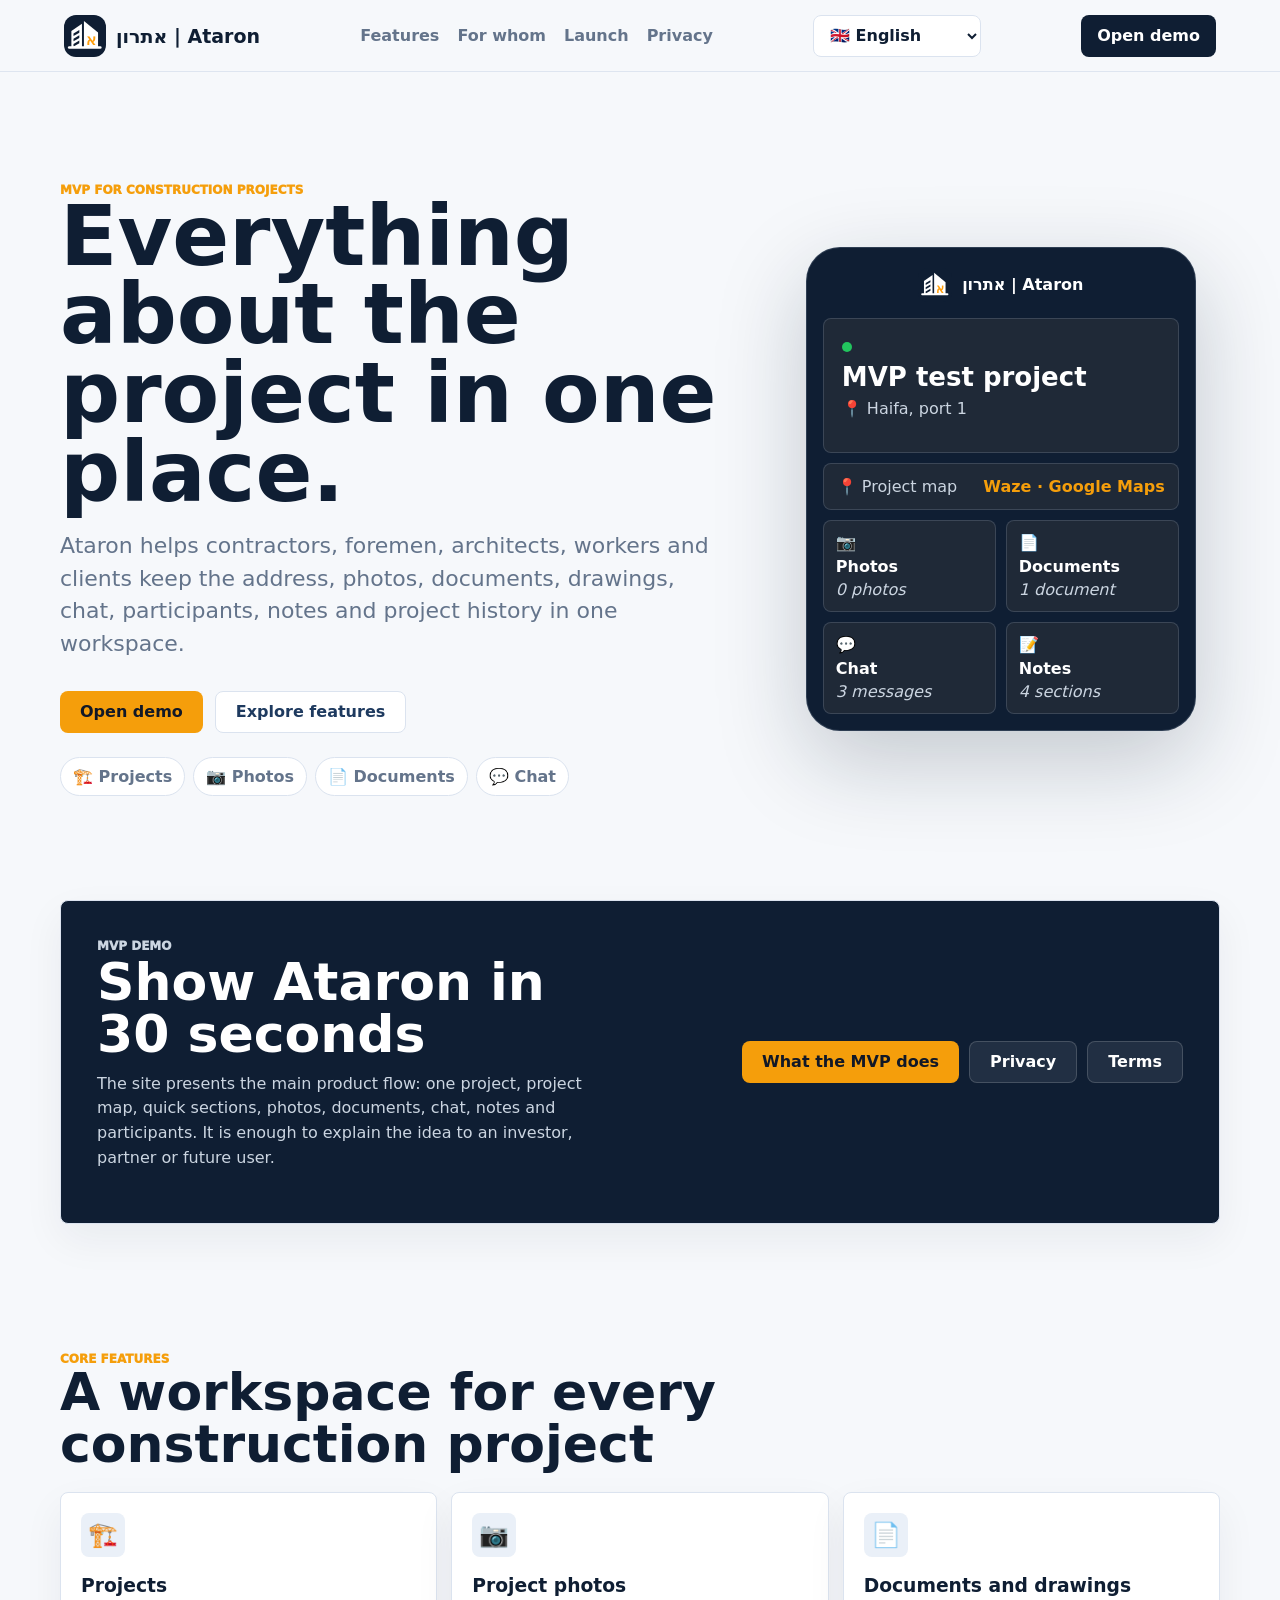
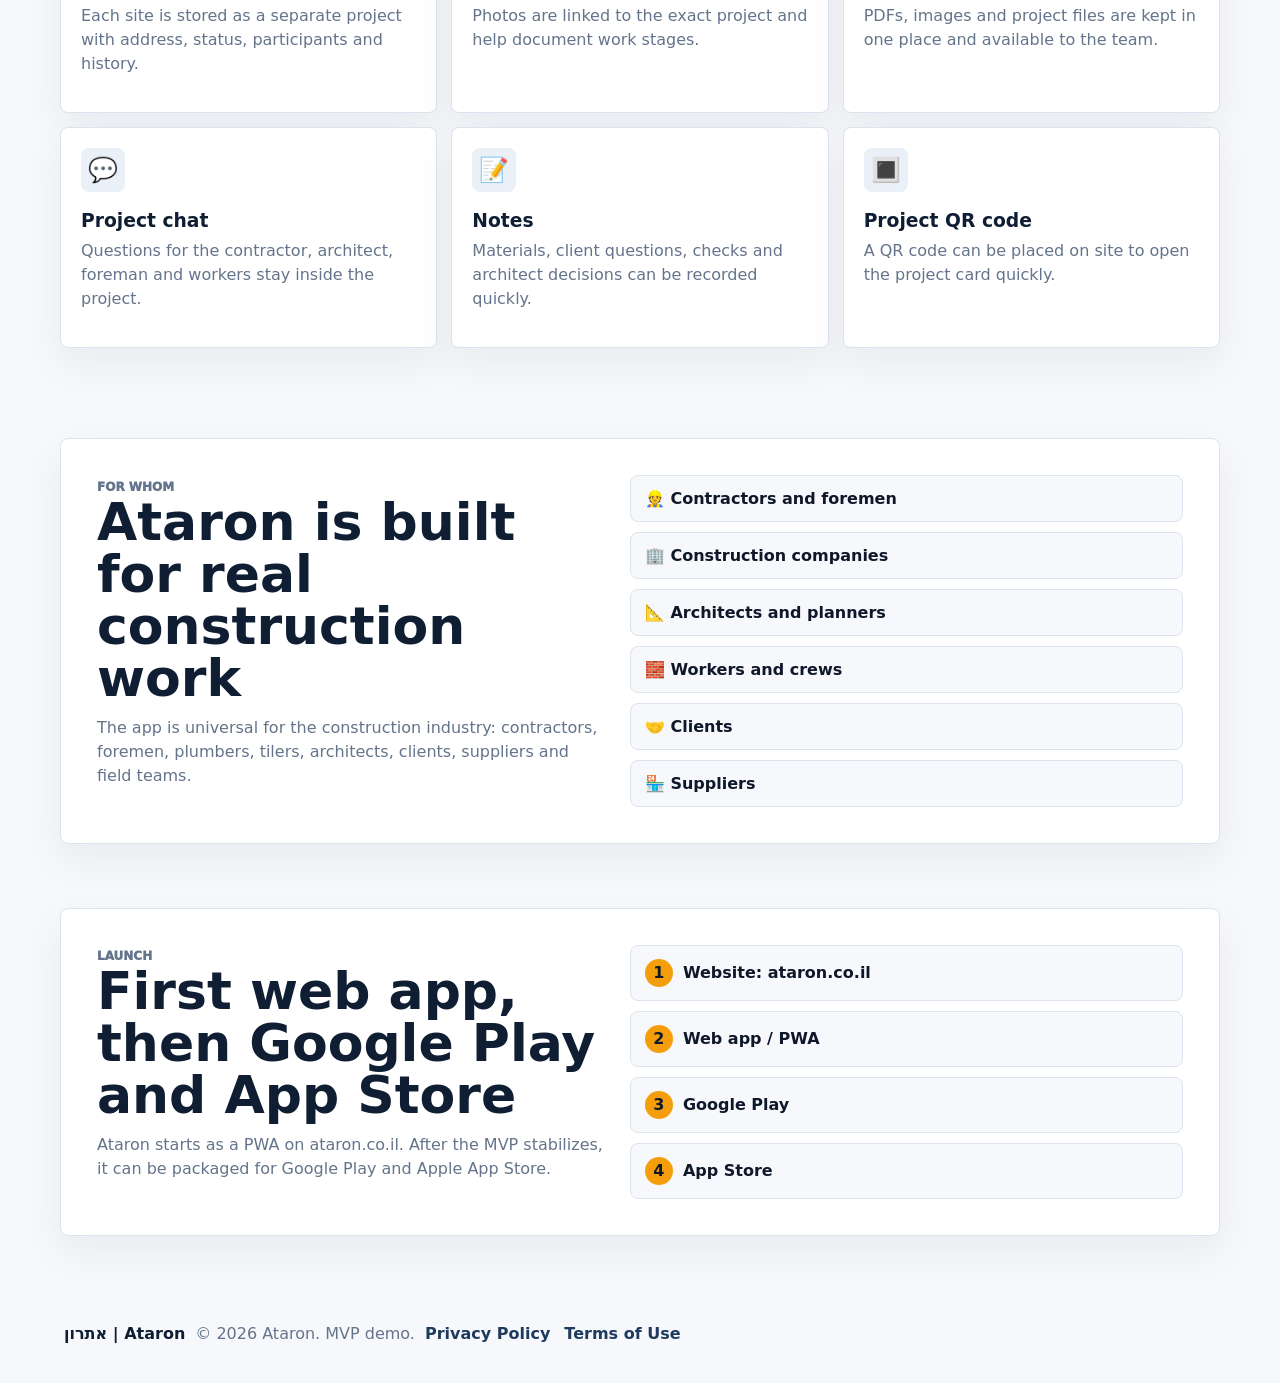
==== index.html @ 4a70ad62 "Initial Ataron site" ====
<!doctype html>
<html lang="ru">
  <head>
    <meta charset="UTF-8" />
    <meta name="viewport" content="width=device-width, initial-scale=1.0" />
    <meta name="theme-color" content="#0f1e33" />
    <title>Ataron / אתרון — всё по проекту в одном месте</title>
    <meta name="description" content="Ataron — приложение для строительных проектов: фото, документы, чертежи, чат, участники, заметки и история проекта в одном рабочем пространстве." />
    <meta property="og:title" content="Ataron / אתרון — всё по проекту в одном месте" />
    <meta property="og:description" content="MVP-приложение для строительных проектов: адрес, фото, документы, чат, участники и история проекта в одном рабочем пространстве." />
    <meta property="og:type" content="website" />
    <meta property="og:url" content="https://ataron.co.il/" />
    <meta property="og:image" content="https://ataron.co.il/brand-concept-3/svg/app-icon.svg" />
    <meta name="twitter:card" content="summary" />
    <link rel="icon" href="/brand-concept-3/svg/app-icon.svg" />
    <link rel="apple-touch-icon" href="/brand-concept-3/svg/app-icon.svg" />
    <link rel="manifest" href="/site.webmanifest" />
    <link rel="stylesheet" href="/site.css" />
  </head>
  <body data-page="home">
    <header class="site-header">
      <a class="brand" href="/" aria-label="Ataron">
        <img src="/brand-concept-3/svg/app-icon.svg" alt="" />
        <strong>אתרון | Ataron</strong>
      </a>
      <nav>
        <a href="#features">Функции</a>
        <a href="#audience">Для кого</a>
        <a href="#launch">Запуск</a>
        <a href="/privacy">Privacy</a>
      </nav>
      <label class="language-switcher">
        <span class="sr-only">Language</span>
        <select data-language-select aria-label="Language">
          <option value="ru">🇷🇺 Русский</option>
          <option value="he">🇮🇱 עברית</option>
          <option value="en">🇬🇧 English</option>
          <option value="ar">🇸🇦 العربية</option>
        </select>
      </label>
      <a class="header-cta" href="#demo">Открыть демо</a>
    </header>

    <main>
      <section class="hero">
        <div class="hero-copy">
          <p class="eyebrow">MVP для строительных проектов</p>
          <h1>Всё по проекту в одном месте.</h1>
          <p class="lead">Ataron помогает кабланам, прорабам, архитекторам, работникам и заказчикам хранить адрес, фотографии, документы, чертежи, чат, участников, заметки и историю проекта в одном рабочем пространстве.</p>
          <div class="hero-actions">
            <a class="button primary" href="#demo">Открыть демо</a>
            <a class="button secondary" href="#features">Посмотреть возможности</a>
          </div>
          <div class="trust-row" aria-label="Основные преимущества">
            <span>🏗️ Проекты</span>
            <span>📷 Фото</span>
            <span>📄 Документы</span>
            <span>💬 Чат</span>
          </div>
        </div>

        <div class="phone-preview" aria-label="Превью приложения Ataron">
          <div class="phone-top">
            <img src="/brand-concept-3/svg/app-icon.svg" alt="" />
            <strong>אתרון | Ataron</strong>
          </div>
          <div class="project-card">
            <span class="status-dot"></span>
            <h2>Тестовый объект MVP</h2>
            <p>📍 Хайфа, порт 1</p>
          </div>
          <div class="map-strip">
            <span>📍 Карта объекта</span>
            <strong>Waze · Google Maps</strong>
          </div>
          <div class="tile-grid">
            <span>📷<strong>Фото</strong><em>0 фото</em></span>
            <span>📄<strong>Документы</strong><em>1 документ</em></span>
            <span>💬<strong>Чат</strong><em>3 сообщения</em></span>
            <span>📝<strong>Заметки</strong><em>4 раздела</em></span>
          </div>
        </div>
      </section>

      <section class="demo-panel" id="demo">
        <div>
          <p class="eyebrow">Демо MVP</p>
          <h2>Покажите Ataron за 30 секунд</h2>
          <p>Сейчас сайт показывает главный сценарий продукта: один проект, карта объекта, быстрые разделы, фото, документы, чат, заметки и участники. Этого достаточно, чтобы объяснить идею инвестору, партнёру или будущему пользователю.</p>
        </div>
        <div class="demo-actions">
          <a class="button primary" href="#features">Что умеет MVP</a>
          <a class="button secondary" href="/privacy">Privacy</a>
          <a class="button secondary" href="/terms">Terms</a>
        </div>
      </section>

      <section class="section" id="features">
        <div class="section-head">
          <p class="eyebrow">Основные функции</p>
          <h2>Рабочее пространство для каждого строительного проекта</h2>
        </div>
        <div class="feature-grid">
          <article>
            <span>🏗️</span>
            <h3>Проекты</h3>
            <p>Каждый объект хранится как отдельный проект с адресом, статусом, участниками и историей.</p>
          </article>
          <article>
            <span>📷</span>
            <h3>Фото объекта</h3>
            <p>Фото привязаны к конкретному проекту и помогают фиксировать этапы работ.</p>
          </article>
          <article>
            <span>📄</span>
            <h3>Документы и чертежи</h3>
            <p>PDF, изображения и файлы проекта собраны в одном месте и доступны команде.</p>
          </article>
          <article>
            <span>💬</span>
            <h3>Чат проекта</h3>
            <p>Вопросы к каблану, архитектору, прорабу и работникам остаются внутри проекта.</p>
          </article>
          <article>
            <span>📝</span>
            <h3>Заметки</h3>
            <p>Материалы, вопросы заказчику, проверки и решения архитектора быстро фиксируются в проекте.</p>
          </article>
          <article>
            <span>🔳</span>
            <h3>QR-код проекта</h3>
            <p>QR-код можно разместить на объекте, чтобы быстро открыть карточку проекта.</p>
          </article>
        </div>
      </section>

      <section class="split-section" id="audience">
        <div>
          <p class="eyebrow">Для кого</p>
          <h2>Ataron создаётся для реальной стройки</h2>
          <p>Приложение универсально для строительной отрасли: кабланы, прорабы, сантехники, плиточники, архитекторы, заказчики, поставщики и команды на объекте.</p>
        </div>
        <div class="audience-list">
          <span>👷 Кабланы и прорабы</span>
          <span>🏢 Строительные компании</span>
          <span>📐 Архитекторы и проектировщики</span>
          <span>🧱 Рабочие и бригады</span>
          <span>🤝 Заказчики</span>
          <span>🏪 Поставщики</span>
        </div>
      </section>

      <section class="launch-card" id="launch">
        <div>
          <p class="eyebrow">Запуск</p>
          <h2>Сначала web app, затем Google Play и App Store</h2>
          <p>Ataron стартует как PWA на домене ataron.co.il. После стабилизации MVP приложение можно упаковать для Google Play и Apple App Store.</p>
        </div>
        <div class="launch-steps">
          <span><strong>1</strong> Сайт: ataron.co.il</span>
          <span><strong>2</strong> Web app / PWA</span>
          <span><strong>3</strong> Google Play</span>
          <span><strong>4</strong> App Store</span>
        </div>
      </section>
    </main>

    <footer class="site-footer">
      <strong>אתרון | Ataron</strong>
      <span>© 2026 Ataron. MVP demo.</span>
      <span class="footer-links">
        <a href="/privacy">Privacy Policy</a>
        <a href="/terms">Terms of Use</a>
      </span>
    </footer>
    <script src="/site-i18n.js"></script>
  </body>
</html>
---- site.css ----
:root {
  --bg: #f6f8fb;
  --panel: #ffffff;
  --ink: #0f172a;
  --muted: #64748b;
  --line: #dbe3ef;
  --brand: #1e3a5f;
  --brand-dark: #0f1e33;
  --accent: #f59e0b;
  --soft: #eaf0f8;
  --radius: 8px;
  font-family: Inter, ui-sans-serif, system-ui, -apple-system, BlinkMacSystemFont, "Segoe UI", sans-serif;
}

* {
  box-sizing: border-box;
}

html {
  scroll-behavior: smooth;
}

body {
  margin: 0;
  background: var(--bg);
  color: var(--ink);
}

a {
  color: inherit;
  text-decoration: none;
}

.site-header {
  position: sticky;
  top: 0;
  z-index: 10;
  min-height: 72px;
  padding: 14px clamp(16px, 5vw, 64px);
  background: rgba(246, 248, 251, 0.86);
  border-bottom: 1px solid rgba(219, 227, 239, 0.9);
  backdrop-filter: blur(14px);
  display: flex;
  align-items: center;
  justify-content: space-between;
  gap: 18px;
}

.brand,
.site-footer {
  display: inline-flex;
  align-items: center;
  gap: 10px;
}

.brand img {
  width: 42px;
  height: 42px;
  border-radius: 12px;
}

.brand strong {
  color: var(--brand-dark);
  font-size: 19px;
}

.site-header nav {
  display: flex;
  gap: 18px;
  color: var(--muted);
  font-weight: 750;
}

.site-header nav a:hover {
  color: var(--brand);
}

.language-switcher select {
  min-height: 42px;
  padding: 0 34px 0 12px;
  border: 1px solid var(--line);
  border-radius: var(--radius);
  background: var(--panel);
  color: var(--brand-dark);
  font: inherit;
  font-weight: 850;
  cursor: pointer;
}

.sr-only {
  position: absolute;
  width: 1px;
  height: 1px;
  padding: 0;
  margin: -1px;
  overflow: hidden;
  clip: rect(0, 0, 0, 0);
  white-space: nowrap;
  border: 0;
}

.header-cta,
.button {
  min-height: 42px;
  border-radius: var(--radius);
  display: inline-flex;
  align-items: center;
  justify-content: center;
  font-weight: 900;
}

.header-cta {
  padding: 0 16px;
  background: var(--brand-dark);
  color: white;
}

main {
  width: min(1160px, calc(100% - 32px));
  margin: 0 auto;
}

.hero {
  min-height: calc(100vh - 72px);
  padding: 52px 0 46px;
  display: grid;
  grid-template-columns: minmax(0, 1.08fr) minmax(320px, 0.72fr);
  gap: clamp(28px, 5vw, 64px);
  align-items: center;
}

.eyebrow {
  margin: 0;
  color: var(--accent);
  font-size: 12px;
  font-weight: 950;
  letter-spacing: 0;
  text-transform: uppercase;
}

h1,
h2,
h3,
p {
  margin-top: 0;
}

h1 {
  max-width: 780px;
  margin-bottom: 18px;
  color: var(--brand-dark);
  font-size: clamp(48px, 8vw, 84px);
  line-height: 0.94;
  letter-spacing: 0;
}

.lead {
  max-width: 700px;
  color: var(--muted);
  font-size: clamp(18px, 2vw, 22px);
  line-height: 1.48;
}

.hero-actions {
  display: flex;
  flex-wrap: wrap;
  gap: 12px;
  margin: 30px 0 24px;
}

.button {
  padding: 0 20px;
}

.button.primary {
  background: var(--accent);
  color: #111827;
}

.button.secondary {
  background: var(--panel);
  border: 1px solid var(--line);
  color: var(--brand);
}

.trust-row {
  display: flex;
  flex-wrap: wrap;
  gap: 8px;
}

.trust-row span {
  padding: 9px 12px;
  border: 1px solid var(--line);
  border-radius: 999px;
  background: var(--panel);
  color: var(--muted);
  font-weight: 800;
}

.phone-preview {
  width: min(100%, 390px);
  margin-inline: auto;
  padding: 16px;
  border: 1px solid rgba(148, 163, 184, 0.24);
  border-radius: 34px;
  background: var(--brand-dark);
  color: white;
  box-shadow: 0 30px 90px rgba(15, 30, 51, 0.22);
}

.phone-top {
  display: flex;
  align-items: center;
  justify-content: center;
  gap: 10px;
  padding: 4px 0 16px;
}

.phone-top img {
  width: 34px;
  height: 34px;
  border-radius: 10px;
}

.project-card,
.map-strip,
.tile-grid span {
  border: 1px solid rgba(148, 163, 184, 0.24);
  border-radius: var(--radius);
  background: #1f2937;
}

.project-card {
  padding: 18px;
}

.project-card h2 {
  margin: 8px 0 8px;
  font-size: 26px;
  line-height: 1.04;
}

.project-card p,
.map-strip span,
.tile-grid em {
  color: #cbd5e1;
}

.status-dot {
  width: 10px;
  height: 10px;
  border-radius: 50%;
  background: #22c55e;
  display: inline-block;
}

.map-strip {
  margin: 10px 0;
  padding: 13px;
  display: flex;
  justify-content: space-between;
  gap: 12px;
}

.map-strip strong {
  color: var(--accent);
}

.tile-grid {
  display: grid;
  grid-template-columns: repeat(2, minmax(0, 1fr));
  gap: 10px;
}

.tile-grid span {
  min-height: 92px;
  padding: 12px;
  display: grid;
  align-content: space-between;
}

.tile-grid strong,
.tile-grid em {
  display: block;
}

.section {
  padding: 64px 0;
}

.section-head {
  max-width: 720px;
  margin-bottom: 22px;
}

.section-head h2,
.split-section h2,
.launch-card h2 {
  color: var(--brand-dark);
  font-size: clamp(32px, 5vw, 52px);
  line-height: 1;
  margin-bottom: 12px;
}

.feature-grid {
  display: grid;
  grid-template-columns: repeat(3, minmax(0, 1fr));
  gap: 14px;
}

.feature-grid article,
.split-section,
.launch-card,
.demo-panel {
  border: 1px solid var(--line);
  border-radius: var(--radius);
  background: var(--panel);
  box-shadow: 0 16px 42px rgba(15, 30, 51, 0.06);
}

.feature-grid article {
  min-height: 210px;
  padding: 20px;
}

.feature-grid span {
  width: 44px;
  height: 44px;
  border-radius: var(--radius);
  background: var(--soft);
  display: grid;
  place-items: center;
  font-size: 24px;
}

.feature-grid h3 {
  margin: 18px 0 8px;
  color: var(--brand-dark);
}

.feature-grid p,
.split-section p,
.launch-card p {
  color: var(--muted);
  line-height: 1.5;
}

.split-section,
.launch-card,
.demo-panel {
  margin: 26px 0 64px;
  padding: clamp(22px, 4vw, 36px);
  display: grid;
  grid-template-columns: minmax(0, 0.92fr) minmax(280px, 1fr);
  gap: 24px;
  align-items: center;
}

.demo-panel {
  margin-top: 0;
  background: var(--brand-dark);
  color: white;
  overflow: hidden;
}

.demo-panel h2 {
  margin-bottom: 12px;
  color: white;
  font-size: clamp(32px, 5vw, 52px);
  line-height: 1;
}

.demo-panel p {
  max-width: 660px;
  color: #cbd5e1;
  line-height: 1.55;
}

.demo-actions {
  display: flex;
  flex-wrap: wrap;
  justify-content: flex-end;
  gap: 10px;
}

.demo-actions .button.secondary {
  background: rgba(255, 255, 255, 0.08);
  border-color: rgba(255, 255, 255, 0.16);
  color: white;
}

.audience-list,
.launch-steps {
  display: grid;
  gap: 10px;
}

.audience-list span,
.launch-steps span {
  padding: 13px 14px;
  border: 1px solid var(--line);
  border-radius: var(--radius);
  background: var(--bg);
  font-weight: 850;
}

.launch-steps span {
  display: flex;
  align-items: center;
  gap: 10px;
}

.launch-steps strong {
  width: 28px;
  height: 28px;
  border-radius: 50%;
  background: var(--accent);
  color: #111827;
  display: grid;
  place-items: center;
}

.site-footer {
  padding: 24px clamp(16px, 5vw, 64px) 40px;
  justify-content: space-between;
  color: var(--muted);
}

.site-footer strong {
  color: var(--brand-dark);
}

.footer-links {
  display: inline-flex;
  gap: 14px;
}

.footer-links a {
  color: var(--brand);
  font-weight: 800;
}

.legal-page {
  width: min(900px, calc(100% - 32px));
}

.legal-hero {
  padding: 58px 0 22px;
}

.legal-hero h1 {
  margin-bottom: 12px;
  font-size: clamp(42px, 8vw, 72px);
}

.legal-hero p {
  max-width: 680px;
  color: var(--muted);
  font-size: 18px;
  line-height: 1.5;
}

.legal-card {
  margin-bottom: 56px;
  padding: clamp(22px, 4vw, 38px);
  border: 1px solid var(--line);
  border-radius: var(--radius);
  background: var(--panel);
  box-shadow: 0 16px 42px rgba(15, 30, 51, 0.06);
}

.legal-card h2 {
  margin: 30px 0 10px;
  color: var(--brand-dark);
  font-size: 24px;
}

.legal-card h2:first-of-type {
  margin-top: 20px;
}

.legal-card p,
.legal-card li {
  color: var(--muted);
  line-height: 1.65;
}

.legal-card ul {
  padding-left: 22px;
}

[dir="rtl"] .legal-card ul {
  padding-right: 22px;
  padding-left: 0;
}

.legal-card a {
  color: var(--brand);
  font-weight: 850;
}

.legal-note {
  margin: 0 0 24px;
  padding: 14px;
  border: 1px solid rgba(245, 158, 11, 0.32);
  border-radius: var(--radius);
  background: rgba(245, 158, 11, 0.09);
  color: #7c4a03;
  font-weight: 750;
}

@media (max-width: 860px) {
  .site-header nav {
    display: none;
  }

  .site-header {
    gap: 10px;
  }

  .hero,
  .split-section,
  .launch-card,
  .demo-panel {
    grid-template-columns: 1fr;
  }

  .hero {
    padding-top: 34px;
  }

  .phone-preview {
    width: min(100%, 430px);
  }

  .feature-grid {
    grid-template-columns: 1fr;
  }

  .site-footer {
    align-items: flex-start;
    flex-direction: column;
  }

  .demo-actions {
    justify-content: flex-start;
  }
}

@media (max-width: 560px) {
  .site-header {
    padding-inline: 12px;
  }

  .brand strong {
    font-size: 15px;
  }

  .header-cta {
    padding: 0 11px;
    font-size: 13px;
  }

  .language-switcher select {
    max-width: 112px;
    min-height: 38px;
    padding-inline: 9px;
    font-size: 12px;
  }

  main {
    width: min(100% - 24px, 1160px);
  }

  h1 {
    font-size: 44px;
  }

  .hero-actions .button {
    width: 100%;
  }

  .demo-actions .button {
    width: 100%;
  }

  .map-strip {
    flex-direction: column;
  }

  .legal-page {
    width: min(100% - 24px, 900px);
  }

  .footer-links {
    flex-direction: column;
    gap: 6px;
  }
}
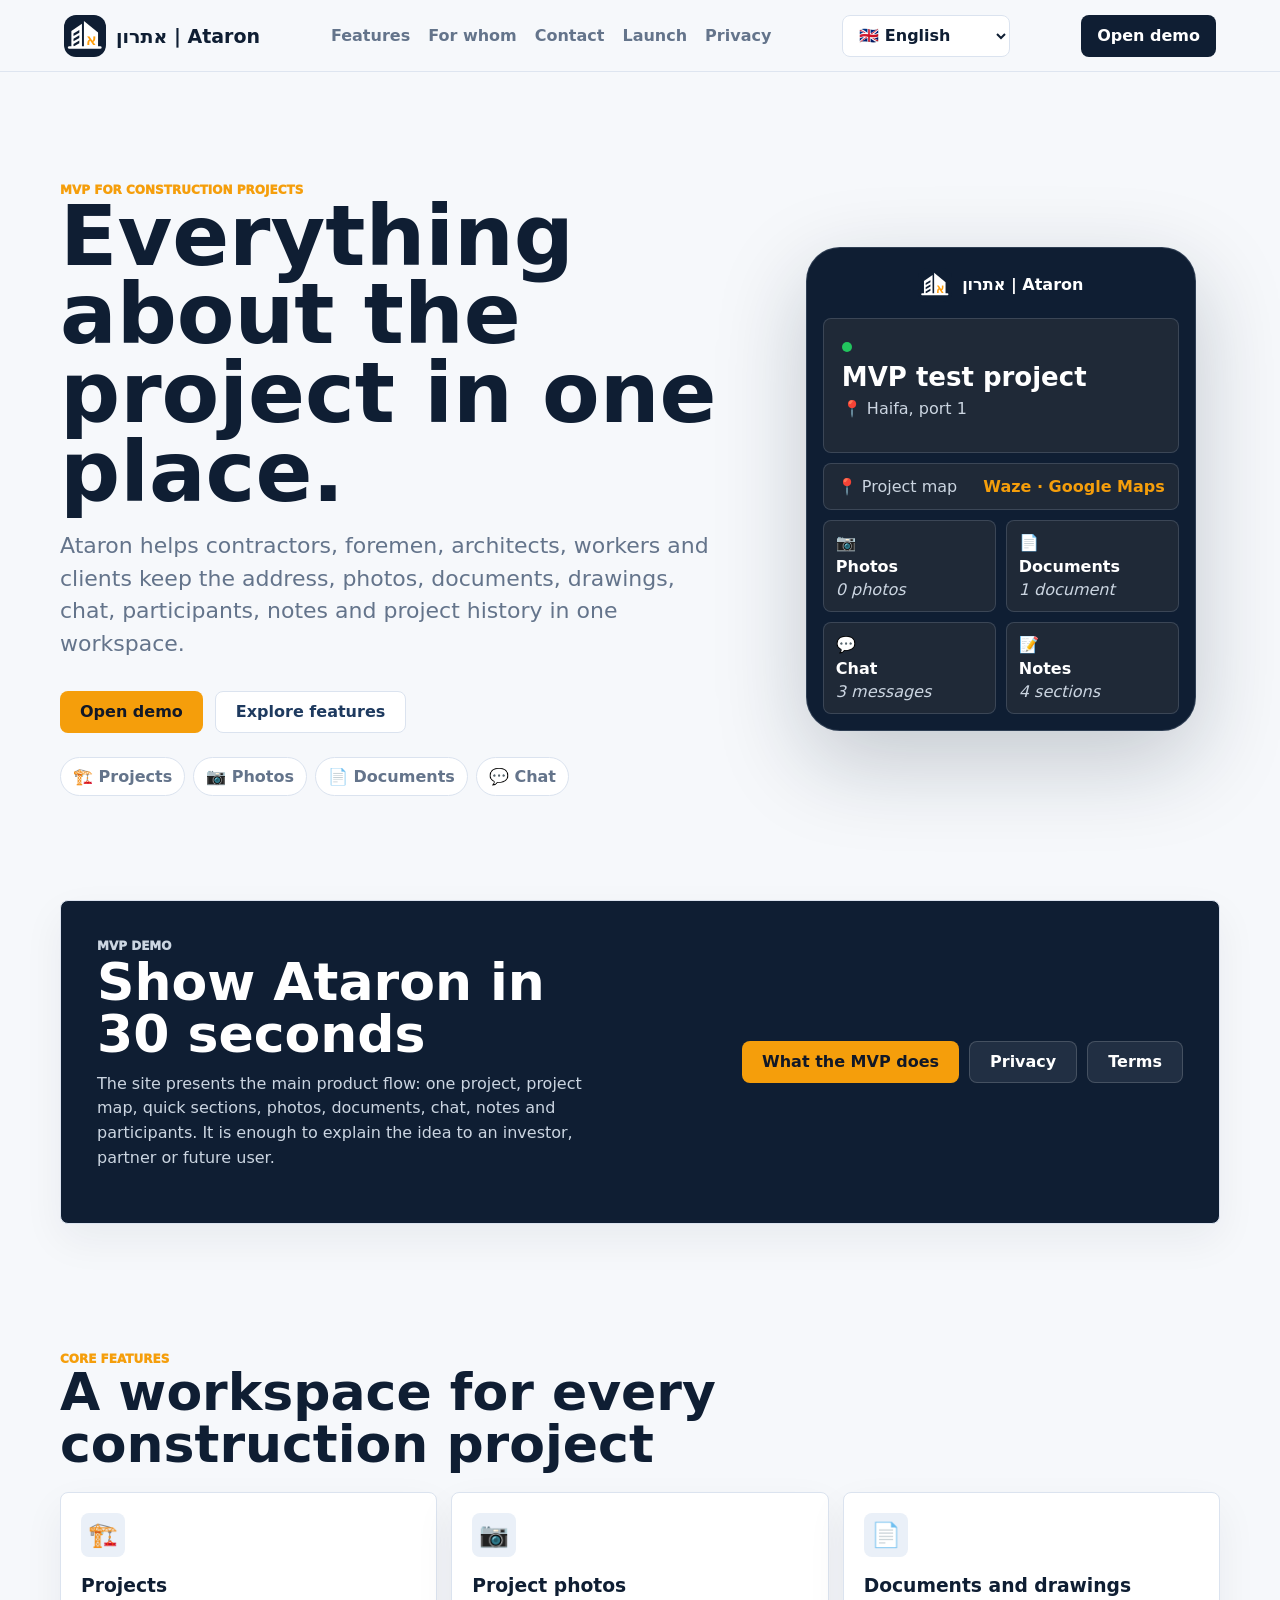
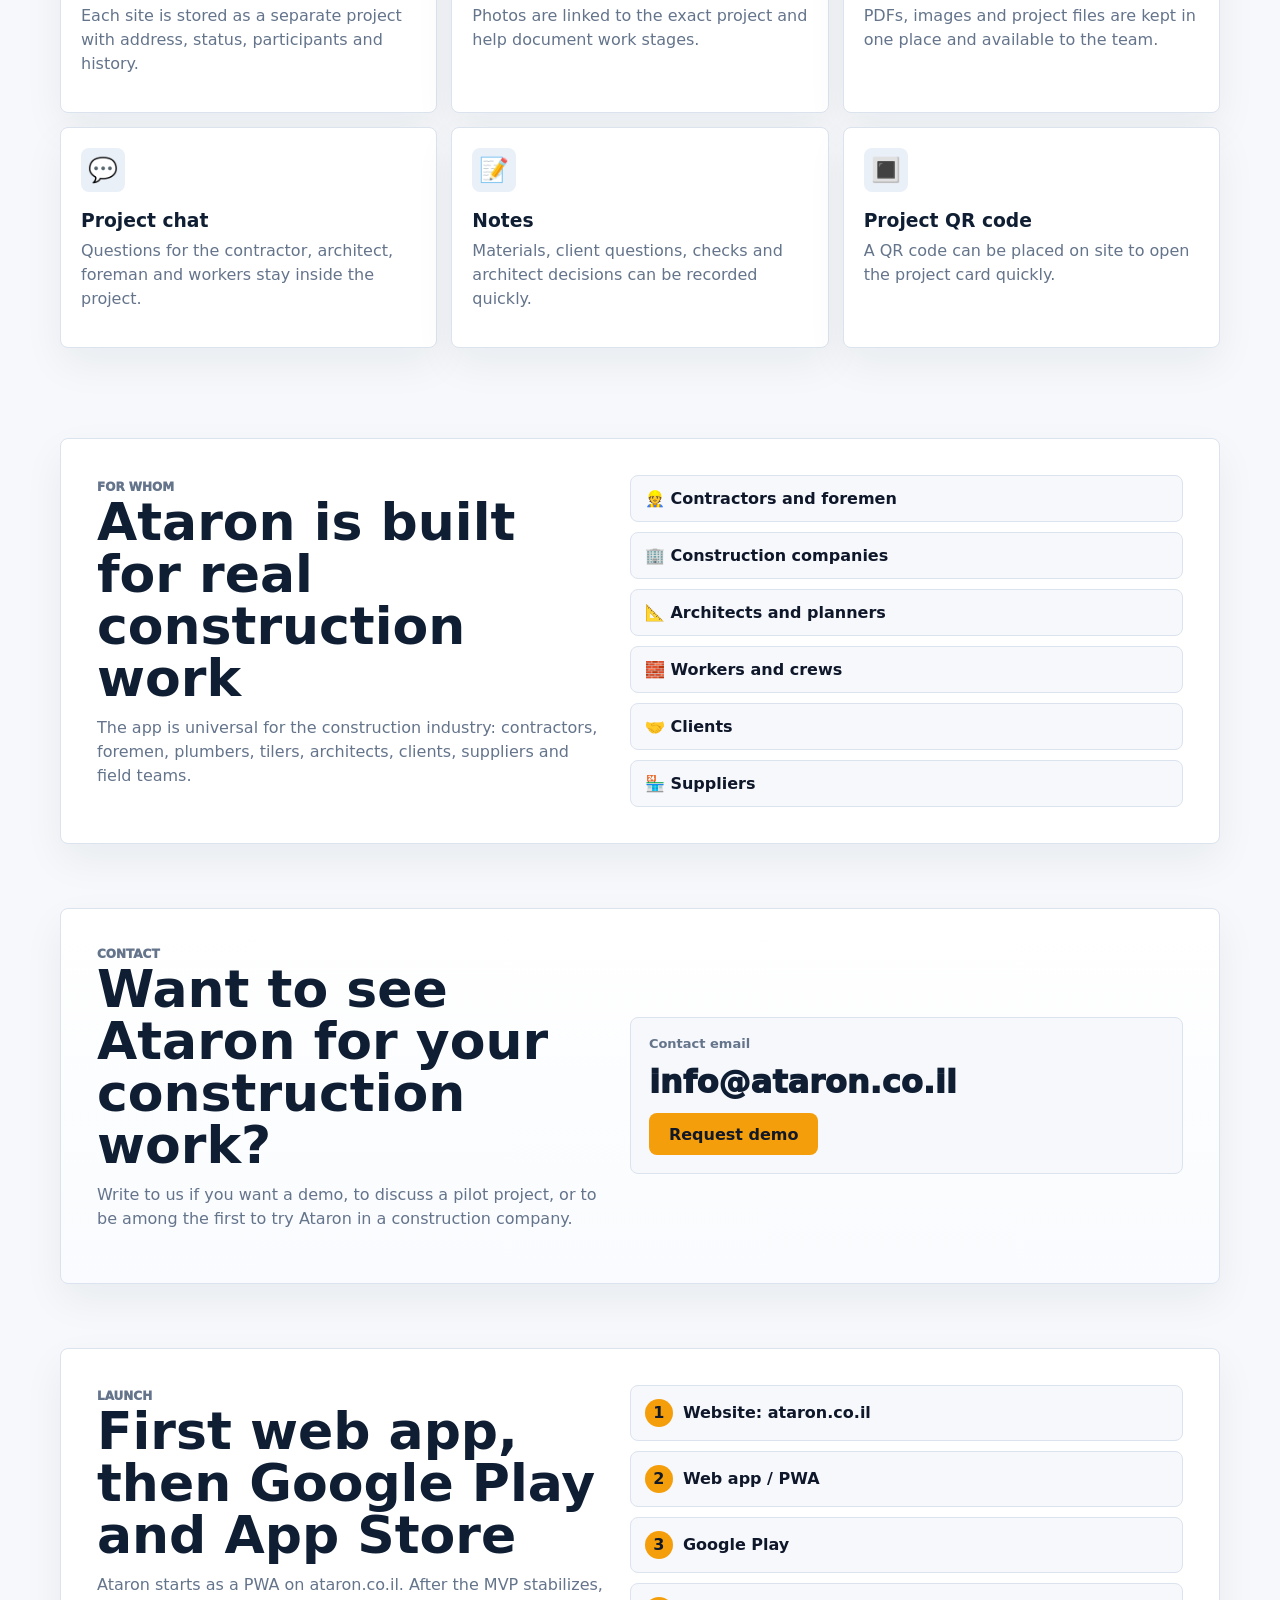
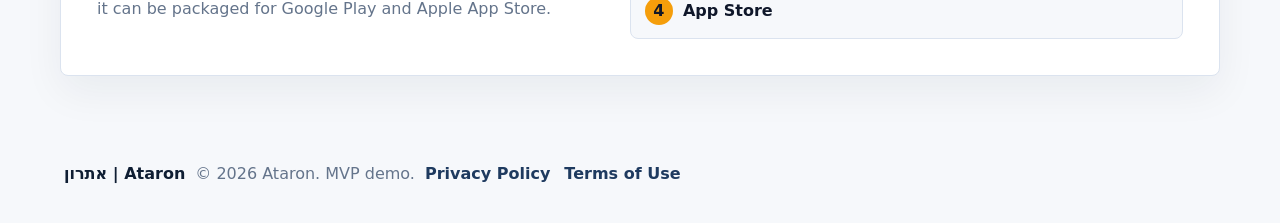
==== commit 9f76c1f8: "Add contact CTA" ====
--- a/index.html
+++ b/index.html
@@ -26,6 +26,7 @@
       <nav>
         <a href="#features">Функции</a>
         <a href="#audience">Для кого</a>
+        <a href="#contact">Связаться</a>
         <a href="#launch">Запуск</a>
         <a href="/privacy">Privacy</a>
       </nav>
@@ -150,6 +151,19 @@
         </div>
       </section>
 
+      <section class="contact-card" id="contact">
+        <div>
+          <p class="eyebrow">Связаться</p>
+          <h2>Хотите посмотреть Ataron для вашей стройки?</h2>
+          <p>Напишите нам, если хотите получить демо, обсудить пилотный проект или первыми попробовать Ataron в строительной компании.</p>
+        </div>
+        <div class="contact-box">
+          <span>Почта для связи</span>
+          <a href="mailto:info@ataron.co.il">info@ataron.co.il</a>
+          <a class="button primary" href="mailto:info@ataron.co.il?subject=Ataron%20demo%20request">Оставить заявку</a>
+        </div>
+      </section>
+
       <section class="launch-card" id="launch">
         <div>
           <p class="eyebrow">Запуск</p>
--- a/site.css
+++ b/site.css
@@ -296,6 +296,7 @@
 
 .section-head h2,
 .split-section h2,
+.contact-card h2,
 .launch-card h2 {
   color: var(--brand-dark);
   font-size: clamp(32px, 5vw, 52px);
@@ -311,6 +312,7 @@
 
 .feature-grid article,
 .split-section,
+.contact-card,
 .launch-card,
 .demo-panel {
   border: 1px solid var(--line);
@@ -341,12 +343,14 @@
 
 .feature-grid p,
 .split-section p,
+.contact-card p,
 .launch-card p {
   color: var(--muted);
   line-height: 1.5;
 }
 
 .split-section,
+.contact-card,
 .launch-card,
 .demo-panel {
   margin: 26px 0 64px;
@@ -355,6 +359,33 @@
   grid-template-columns: minmax(0, 0.92fr) minmax(280px, 1fr);
   gap: 24px;
   align-items: center;
+}
+
+.contact-card {
+  background: linear-gradient(180deg, #ffffff 0%, #f9fbfe 100%);
+}
+
+.contact-box {
+  display: grid;
+  gap: 12px;
+  justify-items: start;
+  padding: 18px;
+  border: 1px solid var(--line);
+  border-radius: var(--radius);
+  background: var(--bg);
+}
+
+.contact-box span {
+  color: var(--muted);
+  font-size: 13px;
+  font-weight: 850;
+}
+
+.contact-box a:not(.button) {
+  color: var(--brand-dark);
+  font-size: clamp(22px, 3vw, 32px);
+  font-weight: 950;
+  overflow-wrap: anywhere;
 }
 
 .demo-panel {
@@ -521,6 +552,7 @@
 
   .hero,
   .split-section,
+  .contact-card,
   .launch-card,
   .demo-panel {
     grid-template-columns: 1fr;
@@ -585,6 +617,10 @@
     width: 100%;
   }
 
+  .contact-box .button {
+    width: 100%;
+  }
+
   .map-strip {
     flex-direction: column;
   }
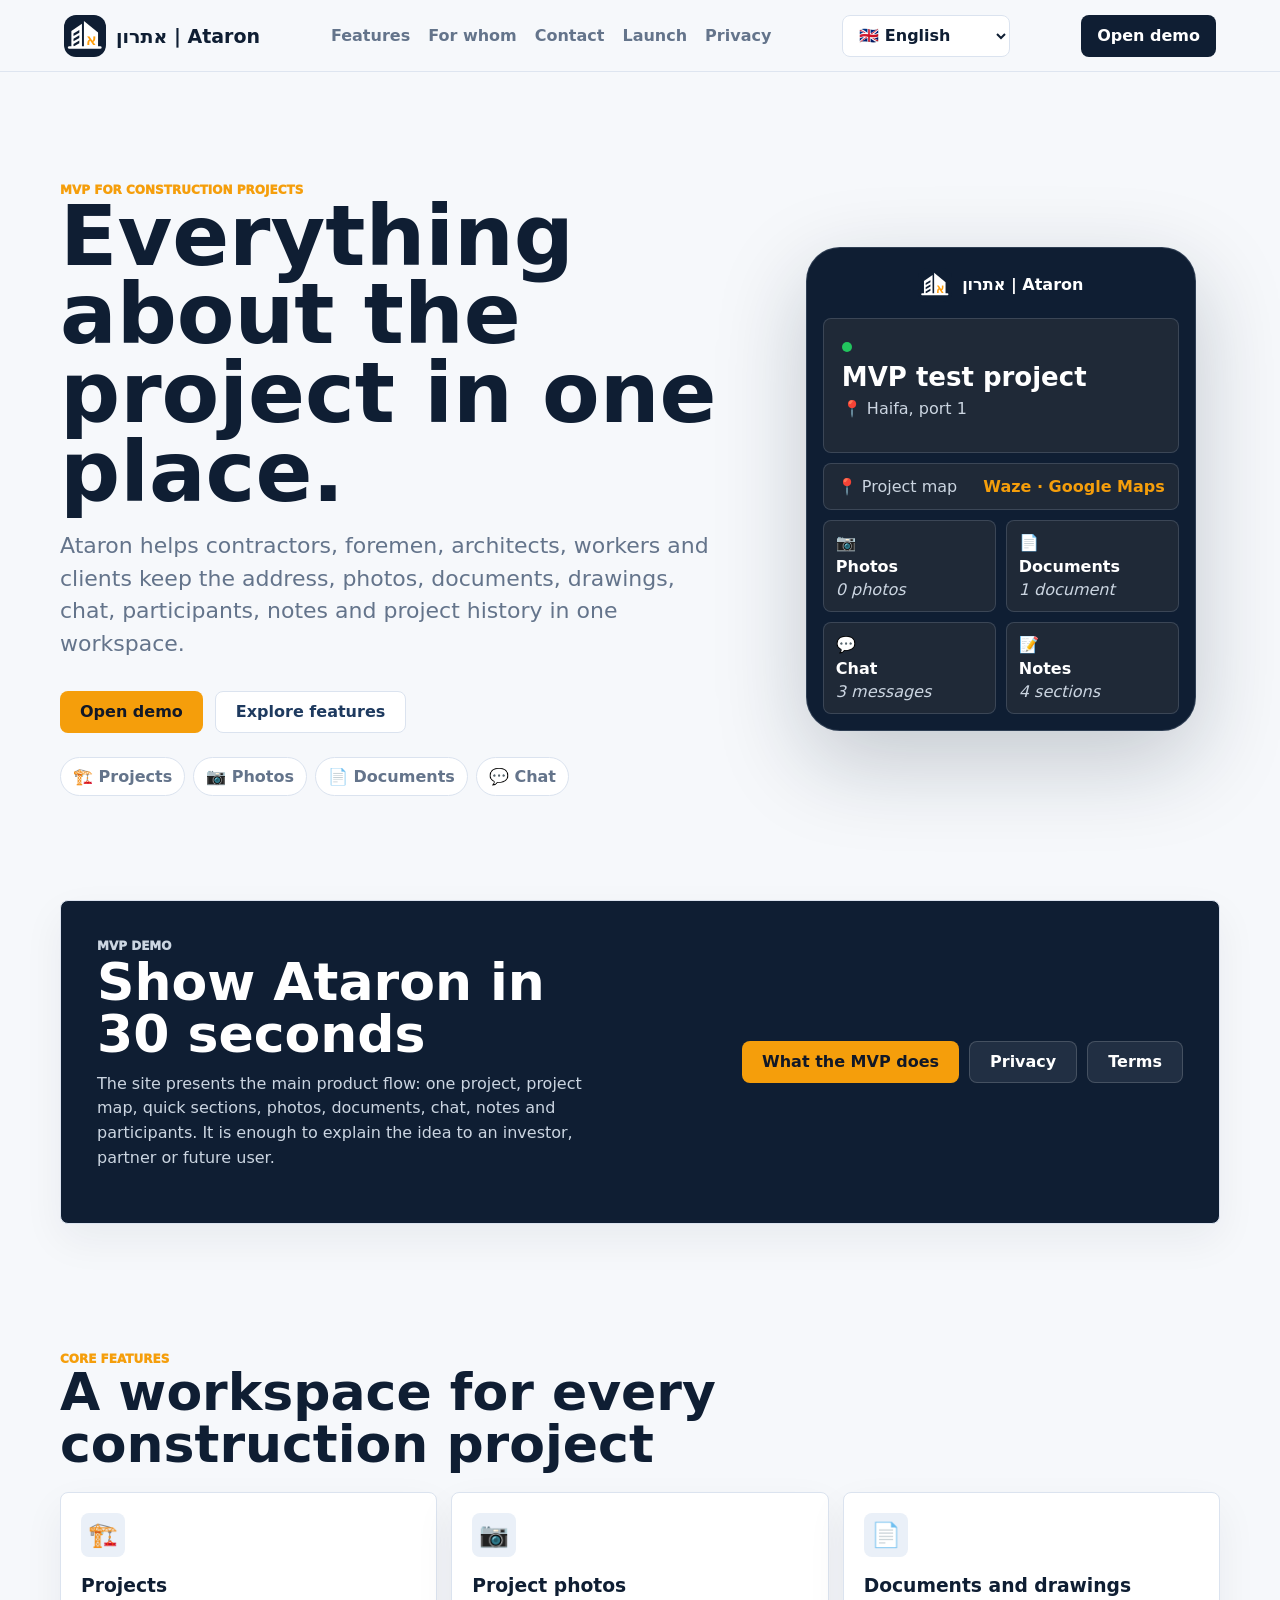
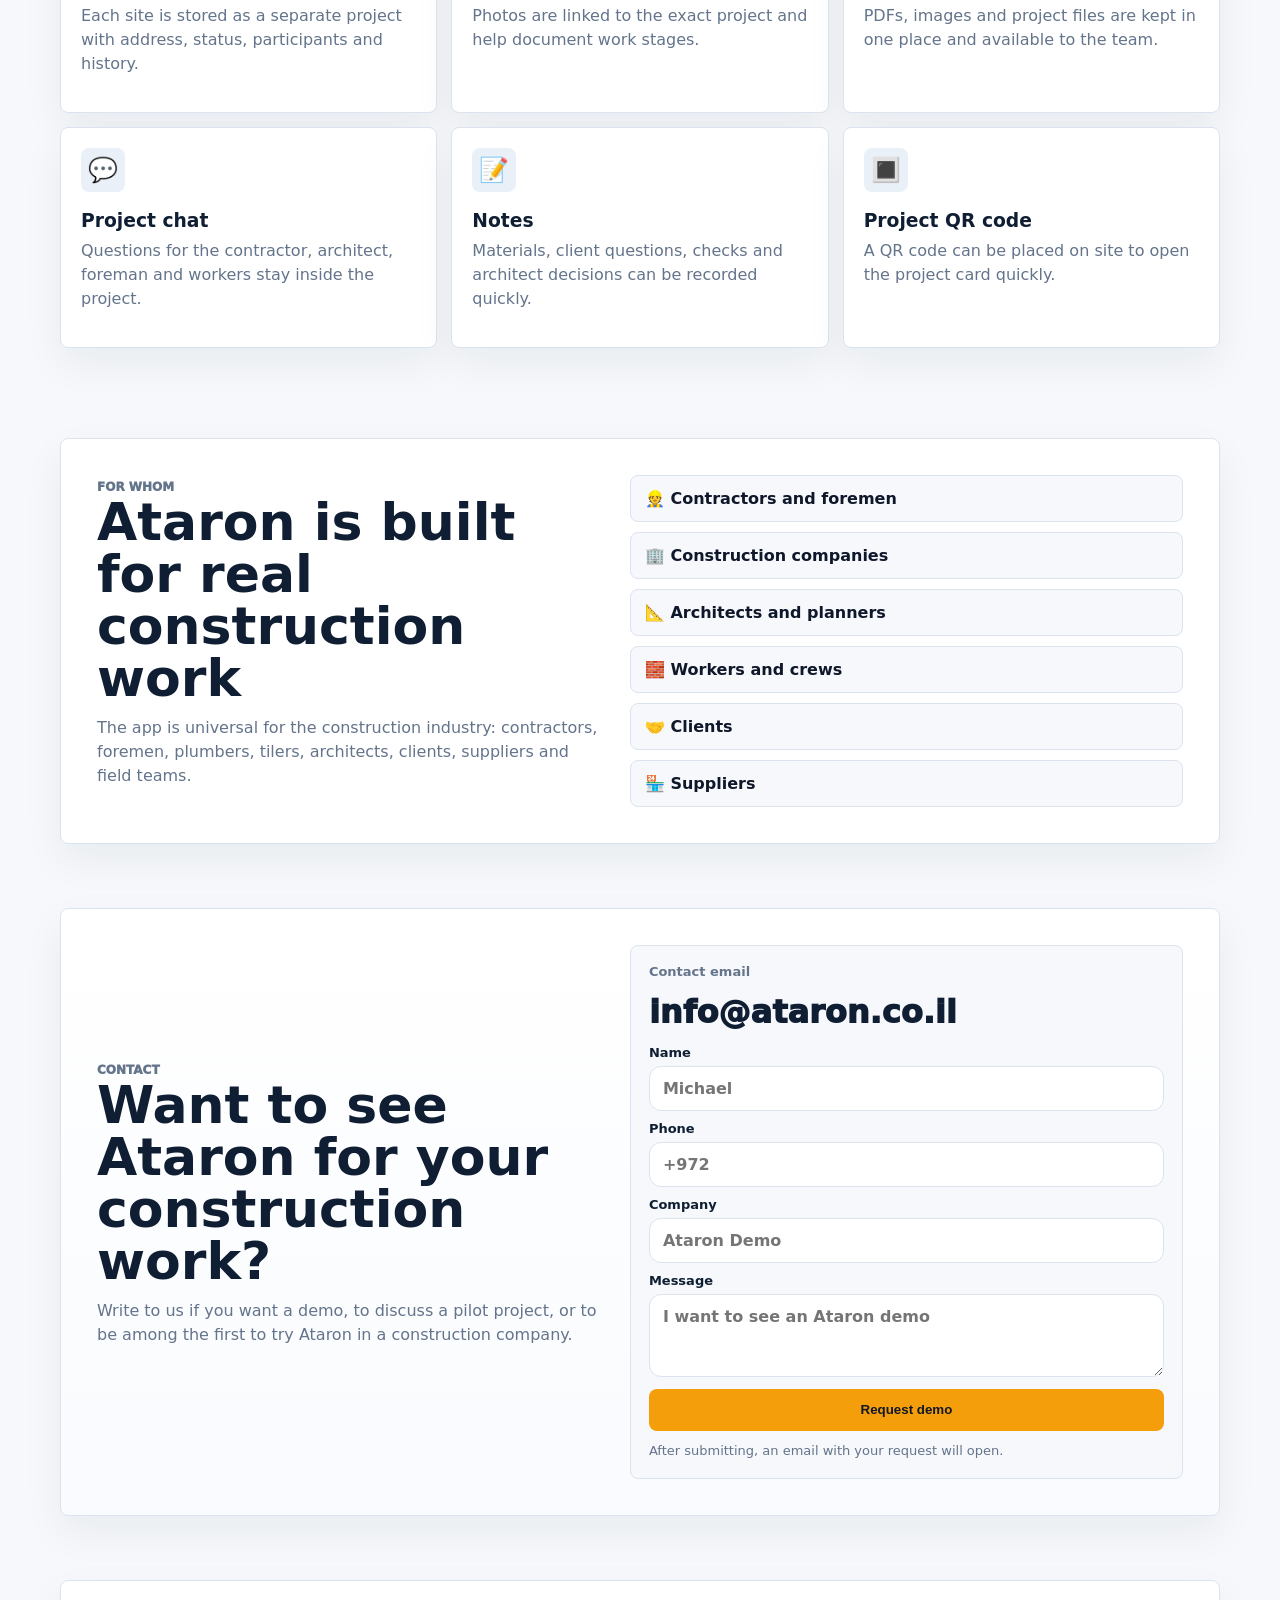
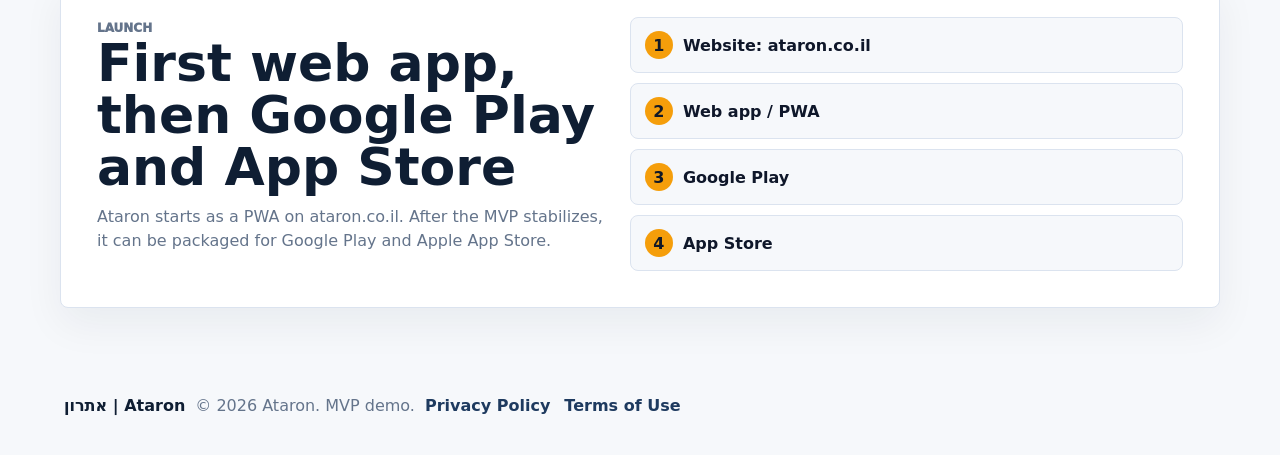
==== commit ab7ff060: "Add lead request form" ====
--- a/index.html
+++ b/index.html
@@ -160,7 +160,26 @@
         <div class="contact-box">
           <span>Почта для связи</span>
           <a href="mailto:info@ataron.co.il">info@ataron.co.il</a>
-          <a class="button primary" href="mailto:info@ataron.co.il?subject=Ataron%20demo%20request">Оставить заявку</a>
+          <form class="lead-form" data-lead-form>
+            <label>
+              <span data-form-label="name">Имя</span>
+              <input name="name" autocomplete="name" placeholder="Михаил" required />
+            </label>
+            <label>
+              <span data-form-label="phone">Телефон</span>
+              <input name="phone" autocomplete="tel" inputmode="tel" placeholder="+972" required />
+            </label>
+            <label>
+              <span data-form-label="company">Компания</span>
+              <input name="company" autocomplete="organization" placeholder="Ataron Demo" />
+            </label>
+            <label>
+              <span data-form-label="message">Сообщение</span>
+              <textarea name="message" rows="3" placeholder="Хочу посмотреть демо Ataron"></textarea>
+            </label>
+            <button class="button primary" type="submit" data-form-submit>Оставить заявку</button>
+            <p class="form-note" data-form-note>После отправки откроется письмо с уже заполненной заявкой.</p>
+          </form>
         </div>
       </section>
 
--- a/site.css
+++ b/site.css
@@ -367,8 +367,7 @@
 
 .contact-box {
   display: grid;
-  gap: 12px;
-  justify-items: start;
+  gap: 14px;
   padding: 18px;
   border: 1px solid var(--line);
   border-radius: var(--radius);
@@ -386,6 +385,61 @@
   font-size: clamp(22px, 3vw, 32px);
   font-weight: 950;
   overflow-wrap: anywhere;
+}
+
+.lead-form {
+  width: 100%;
+  display: grid;
+  gap: 10px;
+}
+
+.lead-form label {
+  display: grid;
+  gap: 6px;
+}
+
+.lead-form label span {
+  color: var(--brand-dark);
+  font-size: 13px;
+  font-weight: 850;
+}
+
+.lead-form input,
+.lead-form textarea {
+  width: 100%;
+  border: 1px solid var(--line);
+  border-radius: 12px;
+  background: white;
+  color: var(--brand-dark);
+  font: inherit;
+  font-weight: 700;
+  outline: none;
+  padding: 12px 13px;
+  transition: border-color 160ms ease, box-shadow 160ms ease;
+}
+
+.lead-form textarea {
+  resize: vertical;
+}
+
+.lead-form input:focus,
+.lead-form textarea:focus {
+  border-color: rgba(245, 158, 11, 0.7);
+  box-shadow: 0 0 0 4px rgba(245, 158, 11, 0.14);
+}
+
+.lead-form .button {
+  margin-top: 2px;
+  width: 100%;
+  border: 0;
+  cursor: pointer;
+}
+
+.form-note {
+  margin: 0;
+  color: var(--muted);
+  font-size: 13px;
+  line-height: 1.4;
 }
 
 .demo-panel {
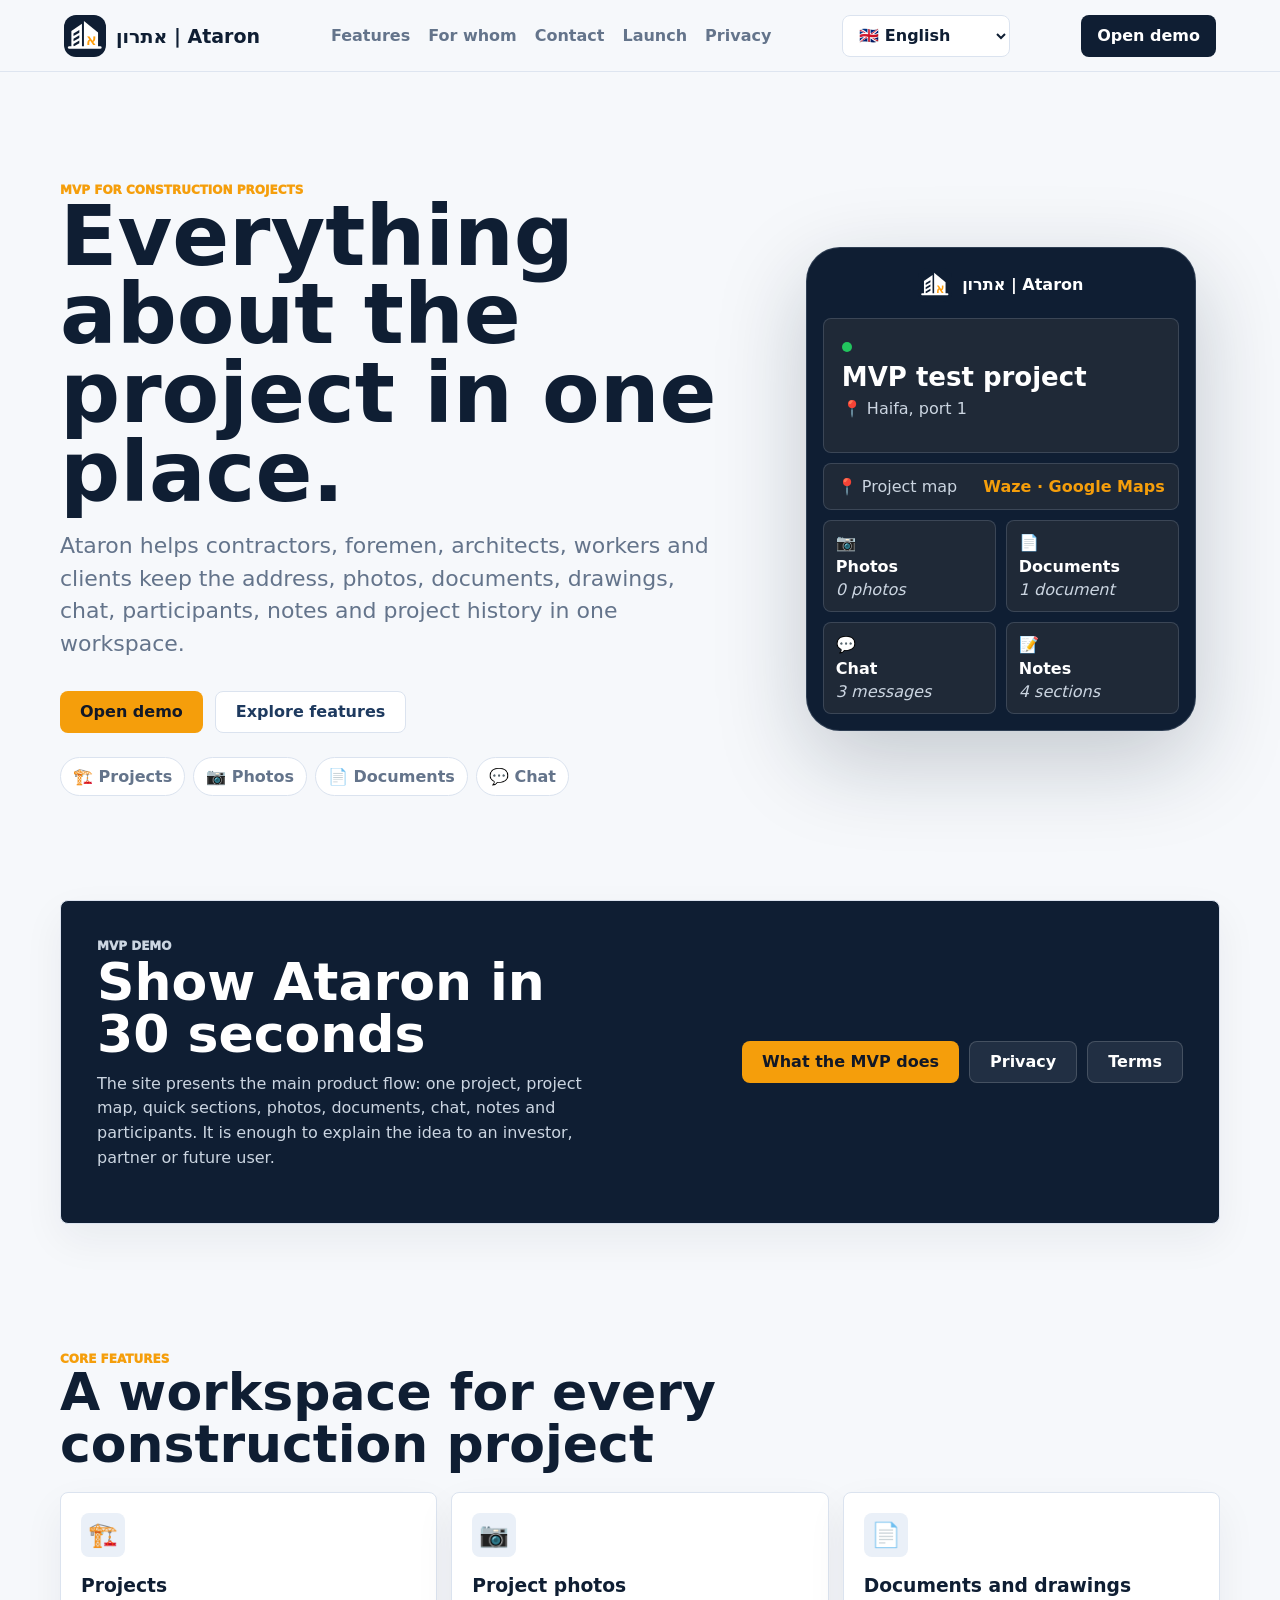
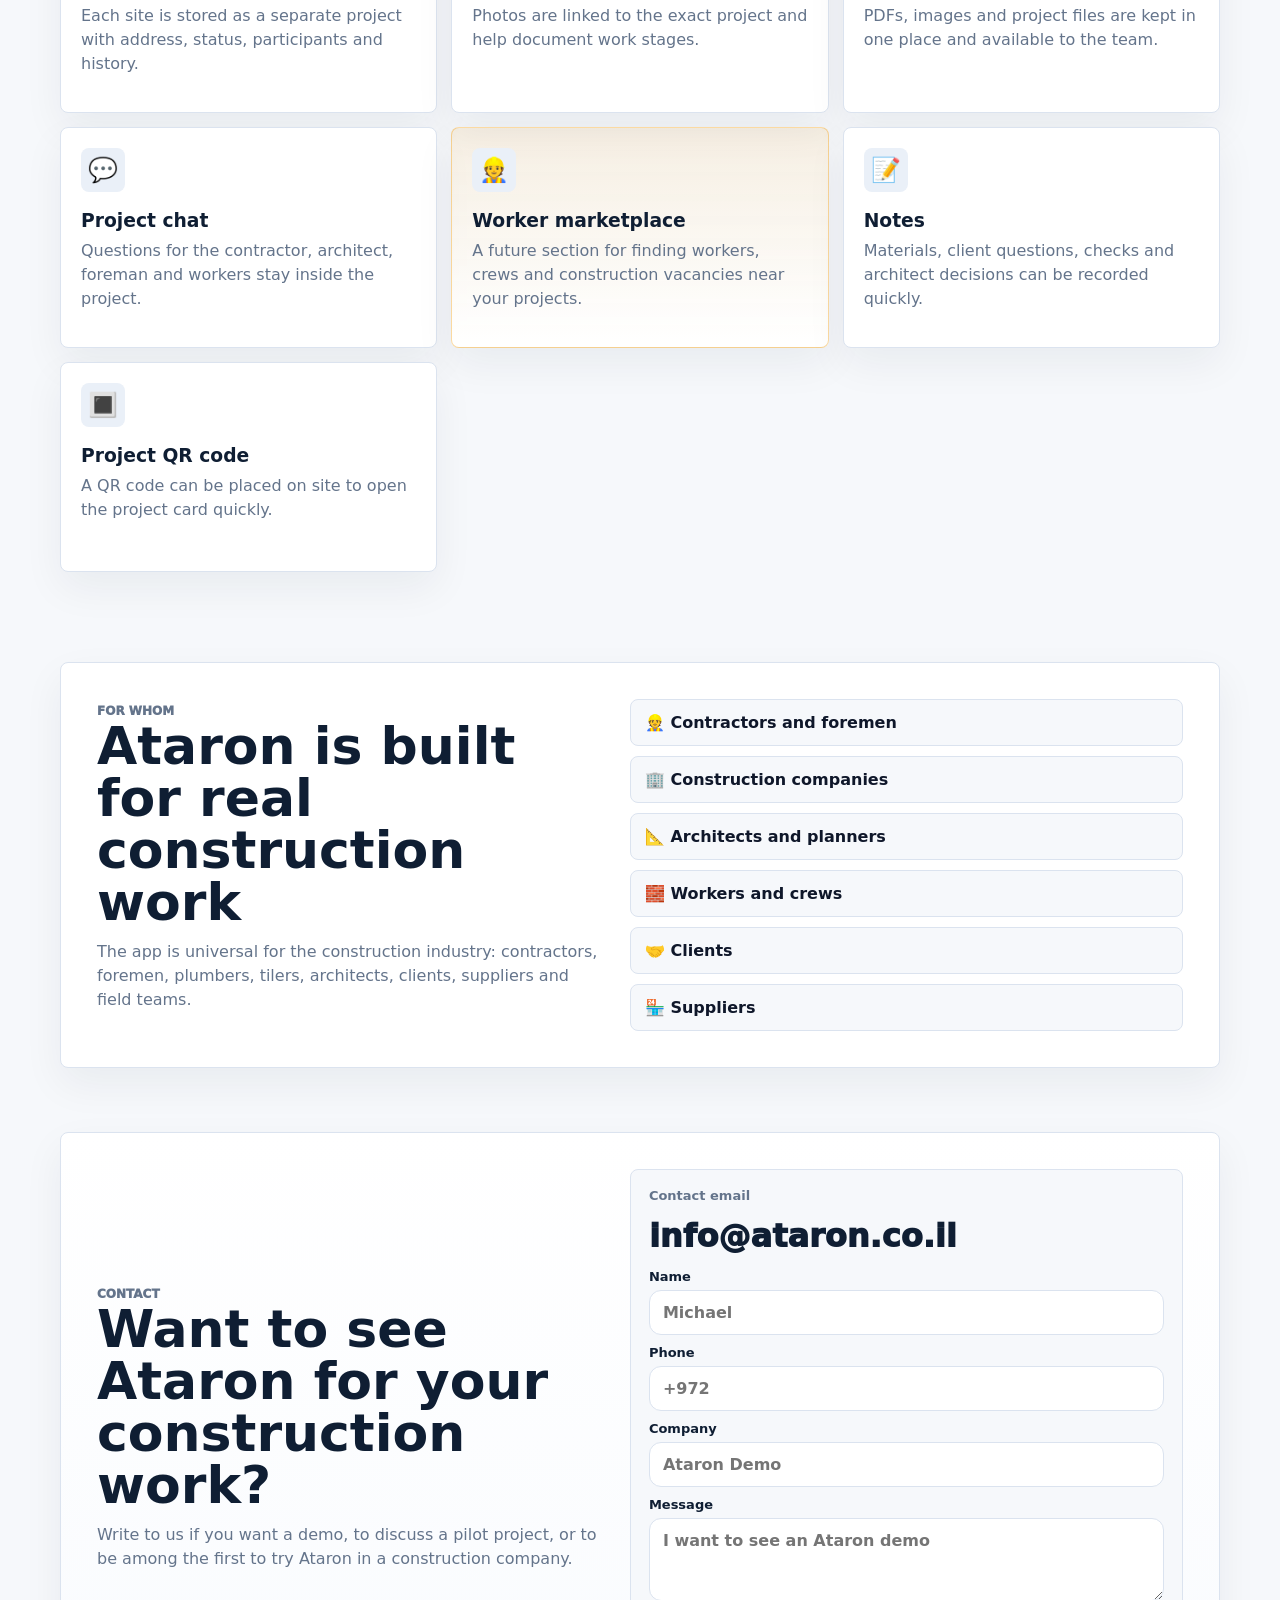
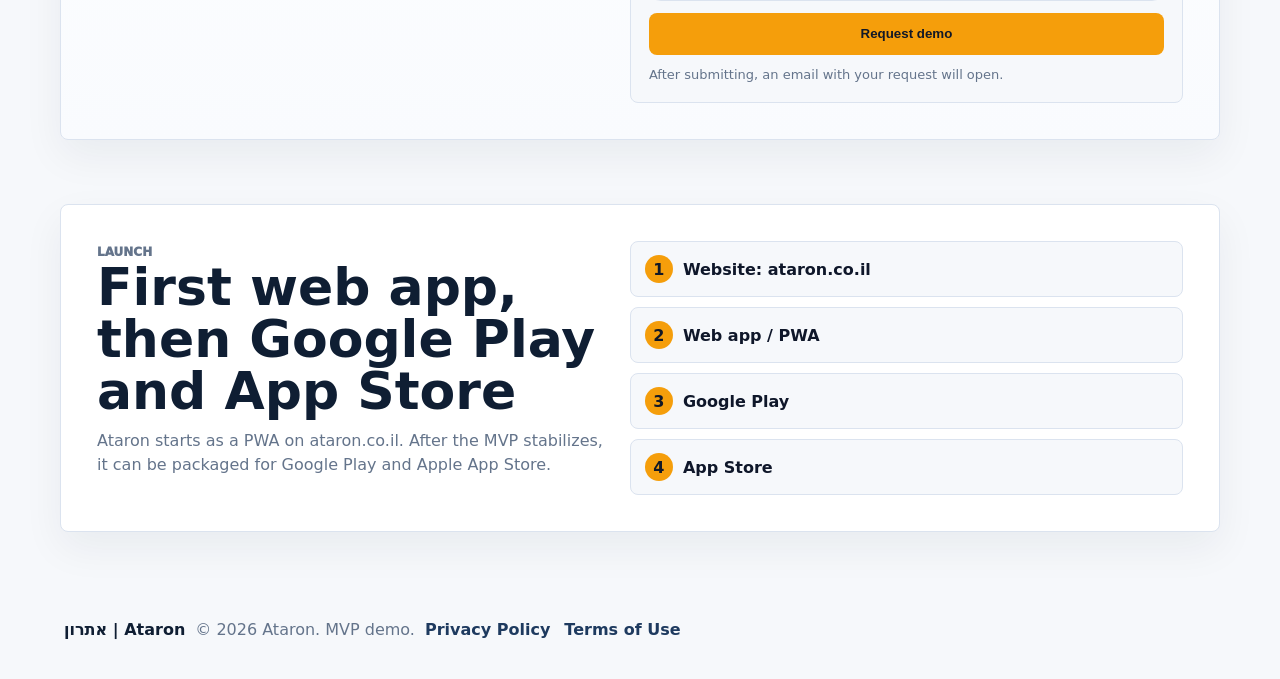
==== commit 7a85c01b: "Add worker marketplace feature" ====
--- a/index.html
+++ b/index.html
@@ -122,6 +122,11 @@
             <h3>Чат проекта</h3>
             <p>Вопросы к каблану, архитектору, прорабу и работникам остаются внутри проекта.</p>
           </article>
+          <article class="feature-highlight">
+            <span>👷</span>
+            <h3>Биржа работников</h3>
+            <p>Будущий раздел для поиска рабочих, бригад и вакансий в строительной отрасли рядом с вашими проектами.</p>
+          </article>
           <article>
             <span>📝</span>
             <h3>Заметки</h3>
--- a/site.css
+++ b/site.css
@@ -326,6 +326,11 @@
   padding: 20px;
 }
 
+.feature-grid article.feature-highlight {
+  border-color: rgba(245, 158, 11, 0.38);
+  background: linear-gradient(180deg, rgba(245, 158, 11, 0.1) 0%, #ffffff 100%);
+}
+
 .feature-grid span {
   width: 44px;
   height: 44px;
